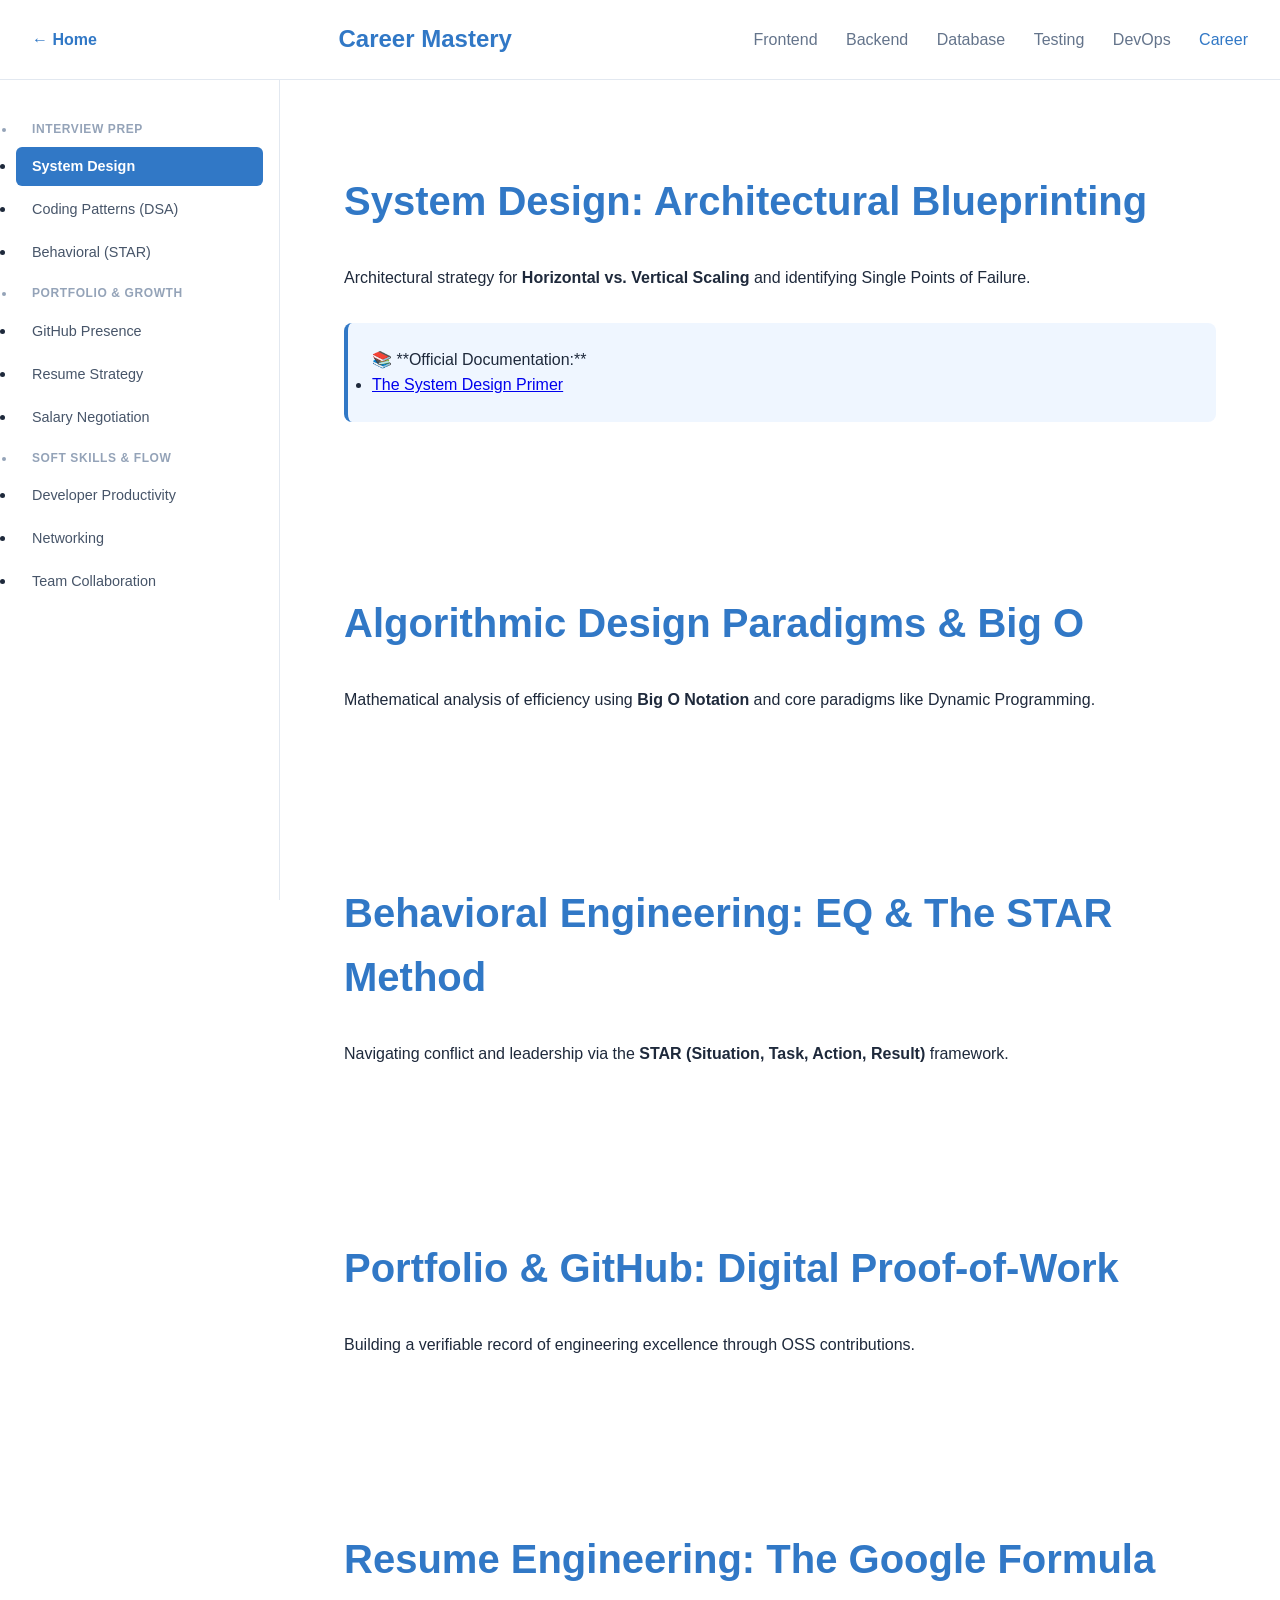
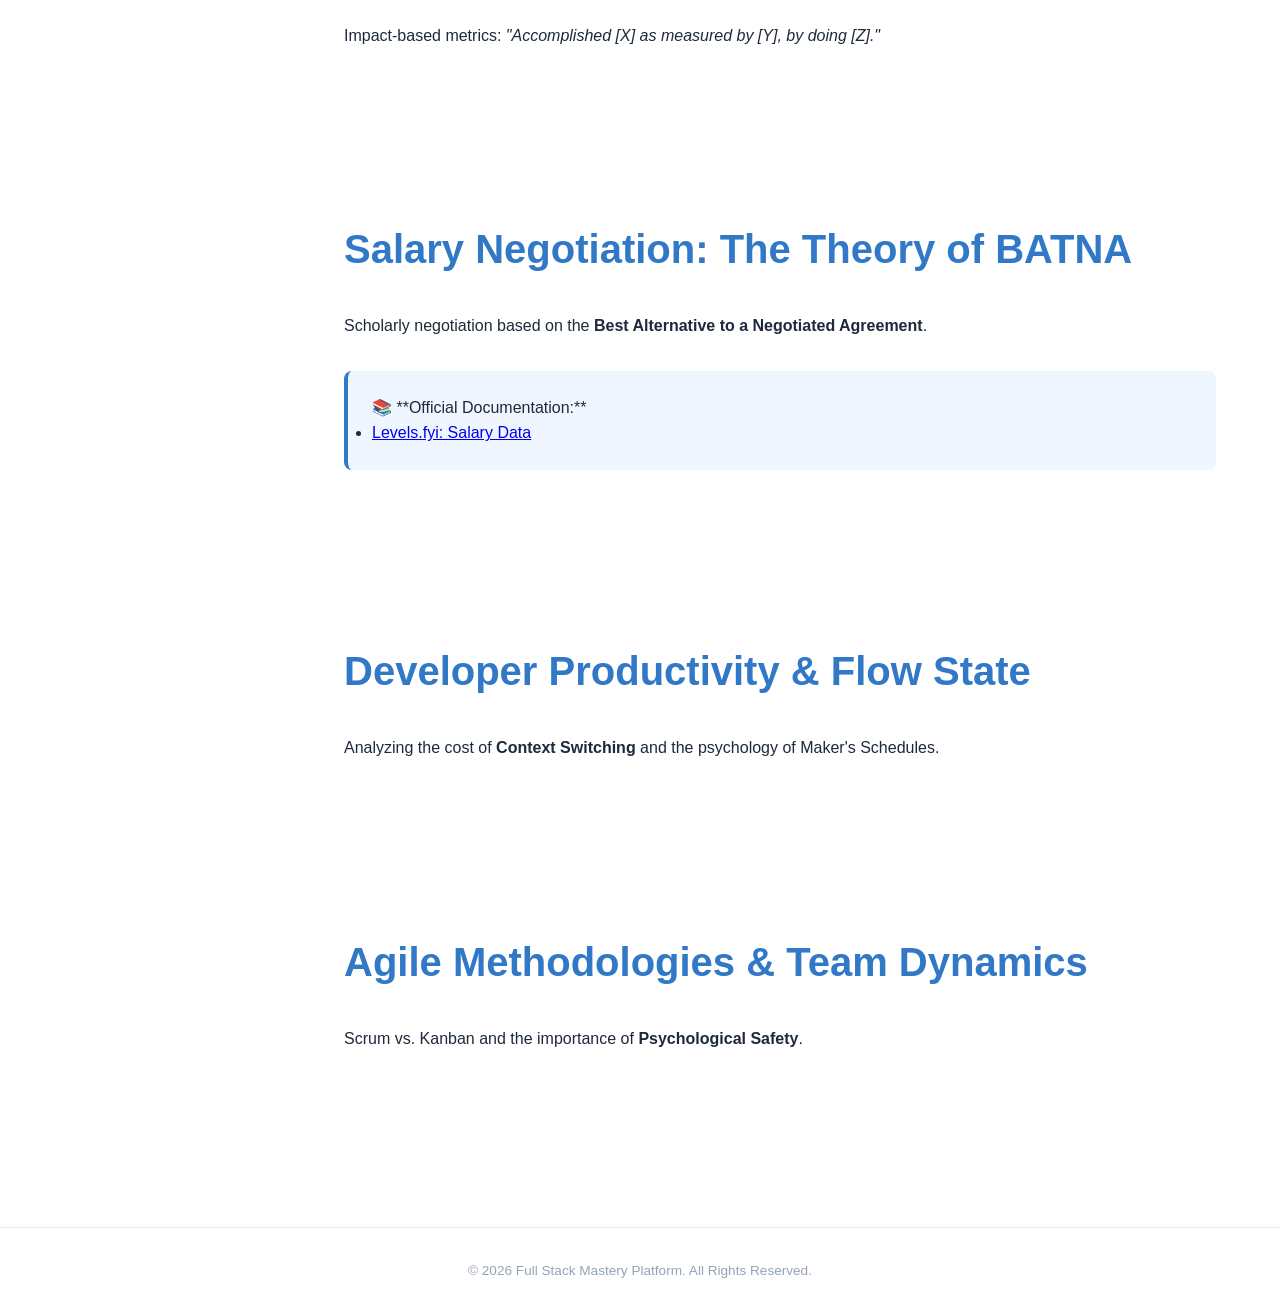
==== career.html @ b8e82d54 "Initial scholarly structure" ====
<!DOCTYPE html>
<html lang="en">
<head>
    <meta charset="UTF-8">
    <meta name="viewport" content="width=device-width, initial-scale=1.0">
    <meta http-equiv="X-UA-Compatible" content="ie=edge">
    <title>Career Mastery | Full Stack Platform</title>
    <link rel="stylesheet" href="style.css">
</head>
<body>
    <header class="main-header">
        <div class="header-container">
            <a href="index.html" class="back-link">← Home</a>
            <h1 class="site-title">Career Mastery</h1>
            <nav class="top-nav">
                <a href="frontend.html">Frontend</a>
                <a href="backend.html">Backend</a>
                <a href="database.html">Database</a>
                <a href="testing.html">Testing</a>
                <a href="devops.html">DevOps</a>
                <a href="career.html" class="active">Career</a>
            </nav>
        </div>
    </header>

    <div class="app-container">
        <nav class="sidebar" id="sidebar">
            <ul class="nav-links">
                <li class="nav-group">Interview Prep</li>
                <li><a href="#system-design" class="nav-link active">System Design</a></li>
                <li><a href="#dsa-patterns" class="nav-link">Coding Patterns (DSA)</a></li>
                <li><a href="#behavioral-star" class="nav-link">Behavioral (STAR)</a></li>
                <li class="nav-group">Portfolio & Growth</li>
                <li><a href="#github-presence" class="nav-link">GitHub Presence</a></li>
                <li><a href="#resume-strategy" class="nav-link">Resume Strategy</a></li>
                <li><a href="#salary-negotiation" class="nav-link">Salary Negotiation</a></li>
                <li class="nav-group">Soft Skills & Flow</li>
                <li><a href="#productivity-flow" class="nav-link">Developer Productivity</a></li>
                <li><a href="#networking" class="nav-link">Networking</a></li>
                <li><a href="#collaboration" class="nav-link">Team Collaboration</a></li>
            </ul>
        </nav>

        <main class="content-area" id="content">
            <!-- System Design -->
            <section id="system-design" class="lesson-section active">
                <h2>System Design: Architectural Blueprinting</h2>
                <p>Architectural strategy for <strong>Horizontal vs. Vertical Scaling</strong> and identifying Single Points of Failure.</p>
                <div class="note-box">
                    📚 **Official Documentation:**
                    <ul>
                        <li><a href="https://github.com/donnemartin/system-design-primer">The System Design Primer</a></li>
                    </ul>
                </div>
            </section>

            <!-- DSA -->
            <section id="dsa-patterns" class="lesson-section">
                <h2>Algorithmic Design Paradigms & Big O</h2>
                <p>Mathematical analysis of efficiency using <strong>Big O Notation</strong> and core paradigms like Dynamic Programming.</p>
            </section>

            <!-- Behavioral -->
            <section id="behavioral-star" class="lesson-section">
                <h2>Behavioral Engineering: EQ & The STAR Method</h2>
                <p>Navigating conflict and leadership via the <strong>STAR (Situation, Task, Action, Result)</strong> framework.</p>
            </section>

            <!-- Portfolio -->
            <section id="github-presence" class="lesson-section">
                <h2>Portfolio & GitHub: Digital Proof-of-Work</h2>
                <p>Building a verifiable record of engineering excellence through OSS contributions.</p>
            </section>

            <!-- Resume -->
            <section id="resume-strategy" class="lesson-section">
                <h2>Resume Engineering: The Google Formula</h2>
                <p>Impact-based metrics: <em>"Accomplished [X] as measured by [Y], by doing [Z]."</em></p>
            </section>

            <!-- Salary -->
            <section id="salary-negotiation" class="lesson-section">
                <h2>Salary Negotiation: The Theory of BATNA</h2>
                <p>Scholarly negotiation based on the <strong>Best Alternative to a Negotiated Agreement</strong>.</p>
                <div class="note-box">
                    📚 **Official Documentation:**
                    <ul>
                        <li><a href="https://www.levels.fyi/">Levels.fyi: Salary Data</a></li>
                    </ul>
                </div>
            </section>

            <!-- Productivity -->
            <section id="productivity-flow" class="lesson-section">
                <h2>Developer Productivity & Flow State</h2>
                <p>Analyzing the cost of <strong>Context Switching</strong> and the psychology of Maker's Schedules.</p>
            </section>

            <!-- Collaboration -->
            <section id="collaboration" class="lesson-section">
                <h2>Agile Methodologies & Team Dynamics</h2>
                <p>Scrum vs. Kanban and the importance of <strong>Psychological Safety</strong>.</p>
            </section>
        </main>
    </div>

    <footer class="main-footer">
        <p>&copy; 2026 Full Stack Mastery Platform. All Rights Reserved.</p>
    </footer>

    <script src="script.js"></script>
</body>
</html>
---- style.css ----
/* Global Styles & Variables */
:root {
    --primary-color: #3178c6;
    --secondary-color: #f1f5f9;
    --text-color: #1e293b;
    --border-color: #e2e8f0;
    --header-height: 80px;
    --sidebar-width: 280px;
    --pro-tip-color: #b45309;
    --pro-tip-bg: #fffbeb;
    --font-family: 'Segoe UI', Roboto, Helvetica, Arial, sans-serif;
    --accent-color: #0ea5e9;
}

* { box-sizing: border-box; margin: 0; padding: 0; }

body {
    font-family: var(--font-family);
    line-height: 1.6;
    color: var(--text-color);
    background-color: #fff;
}

/* Header & Top Navigation */
.main-header {
    height: var(--header-height);
    background-color: white;
    border-bottom: 1px solid var(--border-color);
    display: flex;
    align-items: center;
    position: sticky;
    top: 0;
    z-index: 1000;
}

.header-container {
    max-width: 1400px;
    margin: 0 auto;
    padding: 0 2rem;
    display: flex;
    justify-content: space-between;
    align-items: center;
    width: 100%;
}

.site-title {
    font-size: 1.5rem;
    color: var(--primary-color);
    text-decoration: none;
    font-weight: 800;
}

.top-nav a {
    text-decoration: none;
    color: #64748b;
    margin-left: 1.5rem;
    font-weight: 500;
    transition: color 0.2s;
}

.top-nav a:hover, .top-nav a.active {
    color: var(--primary-color);
}

.back-link {
    text-decoration: none;
    color: var(--primary-color);
    font-weight: 600;
    margin-right: 1.5rem;
}

/* Home Page Hero */
.home-page .hero-section {
    padding: 4rem 2rem;
    max-width: 1400px;
    margin: 0 auto;
    text-align: center;
}

.hero-content h1 {
    font-size: 3.5rem;
    margin-bottom: 1rem;
    color: var(--primary-color);
}

.hero-content p {
    font-size: 1.25rem;
    color: #64748b;
    max-width: 800px;
    margin: 0 auto 3rem;
}

/* Full Stack Map Diagram */
.stack-map-container {
    background: var(--secondary-color);
    padding: 3rem;
    border-radius: 16px;
    margin-bottom: 4rem;
}

.stack-diagram {
    display: flex;
    flex-direction: column;
    gap: 1rem;
    margin-top: 2rem;
    position: relative;
}

.diagram-layer {
    padding: 0.75rem;
    border-radius: 8px;
    font-weight: 600;
    text-align: center;
    font-size: 0.9rem;
    border: 2px dashed #94a3b8;
}

.devops-layer { background: #fee2e2; color: #b91c1c; border-color: #f87171; }
.testing-layer { background: #ecfdf5; color: #047857; border-color: #34d399; }

.diagram-flow {
    display: flex;
    justify-content: space-around;
    align-items: center;
    padding: 2rem 0;
}

.flow-node {
    background: white;
    padding: 1.5rem;
    border-radius: 12px;
    box-shadow: 0 4px 6px -1px rgba(0,0,0,0.1);
    min-width: 160px;
    border: 2px solid var(--border-color);
}

.node-label { display: block; font-weight: 700; color: var(--primary-color); }
.node-tech { font-size: 0.8rem; color: #64748b; }

.flow-arrow { font-size: 1.5rem; color: #94a3b8; }

/* Domain Grid Cards */
.domain-grid {
    display: grid;
    grid-template-columns: repeat(auto-fit, minmax(300px, 1fr));
    gap: 2rem;
}

.domain-card {
    text-decoration: none;
    color: inherit;
    background: white;
    padding: 2rem;
    border-radius: 12px;
    border: 1px solid var(--border-color);
    transition: transform 0.3s, box-shadow 0.3s;
}

.domain-card:hover {
    transform: translateY(-5px);
    box-shadow: 0 10px 15px -3px rgba(0,0,0,0.1);
    border-color: var(--primary-color);
}

.card-icon { font-size: 2.5rem; margin-bottom: 1rem; }
.domain-card h3 { margin-bottom: 0.5rem; color: var(--primary-color); }
.domain-card p { font-size: 0.95rem; color: #64748b; }

/* Lesson Page Layout (App Layout) */
.app-container {
    display: flex;
    max-width: 1400px;
    margin: 0 auto;
    min-height: calc(100vh - var(--header-height) - 60px);
}

.sidebar {
    width: var(--sidebar-width);
    background: white;
    border-right: 1px solid var(--border-color);
    padding: 2rem 1rem;
    height: calc(100vh - var(--header-height));
    position: sticky;
    top: var(--header-height);
    overflow-y: auto;
}

.nav-group {
    padding: 0.5rem 1rem;
    font-size: 0.75rem;
    text-transform: uppercase;
    color: #94a3b8;
    letter-spacing: 0.05em;
    font-weight: 700;
}

.nav-link {
    display: block;
    padding: 0.5rem 1rem;
    text-decoration: none;
    color: #475569;
    border-radius: 6px;
    margin-bottom: 0.25rem;
    transition: all 0.2s;
    font-size: 0.9rem;
}

.nav-link:hover { background: var(--secondary-color); }
.nav-link.active {
    background: var(--primary-color);
    color: white;
    font-weight: 600;
}

/* Content & Lesson Styling */
.content-area {
    flex: 1;
    padding: 3rem 4rem;
    max-width: 1000px;
    position: relative;
}

/* Scrollspy Support: All sections visible in scholarly mode */
.lesson-section { 
    display: block; 
    margin-bottom: 8rem;
    padding-top: 2rem;
    border-top: 1px solid transparent;
}

.lesson-section h2 { 
    position: sticky;
    top: calc(var(--header-height) + 10px);
    background: white;
    padding: 0.5rem 0;
    z-index: 10;
}

/* Reading Progress Bar */
.progress-container {
    position: fixed;
    top: var(--header-height);
    left: 0;
    width: 100%;
    height: 4px;
    background: transparent;
    z-index: 1001;
}

.progress-bar {
    height: 100%;
    background: var(--accent-color);
    width: 0%;
    transition: width 0.1s;
}

/* Global Search Styling */
.search-container {
    position: relative;
    width: 400px;
    margin: 0 2rem;
}

#global-search {
    width: 100%;
    padding: 0.6rem 1rem;
    border-radius: 9999px;
    border: 1px solid var(--border-color);
    background: var(--secondary-color);
    font-size: 0.9rem;
    outline: none;
    transition: all 0.2s;
}

#global-search:focus {
    background: white;
    border-color: var(--primary-color);
    box-shadow: 0 0 0 3px rgba(49, 120, 198, 0.1);
}

.search-results-dropdown {
    position: absolute;
    top: 100%;
    left: 0;
    right: 0;
    background: white;
    border-radius: 8px;
    box-shadow: 0 10px 15px -3px rgba(0,0,0,0.1);
    margin-top: 0.5rem;
    max-height: 400px;
    overflow-y: auto;
    z-index: 1100;
    display: none;
}

.search-result-item {
    padding: 1rem;
    border-bottom: 1px solid var(--border-color);
    cursor: pointer;
    text-decoration: none;
    display: block;
    color: inherit;
}

.search-result-item:hover { background: var(--secondary-color); }
.search-result-item .result-title { font-weight: 700; color: var(--primary-color); display: block; }
.search-result-item .result-snippet { font-size: 0.8rem; color: #64748b; }

/* Scholarly Tooltips */
.term-tooltip {
    border-bottom: 1px dashed var(--primary-color);
    cursor: help;
    position: relative;
    display: inline-block;
}

/* Learning Path Viz */
.learning-path-viz {
    display: flex;
    justify-content: center;
    align-items: center;
    gap: 1.5rem;
    padding: 2rem 0;
}

.path-node {
    background: white;
    padding: 1.5rem;
    border-radius: 12px;
    border: 2px solid var(--border-color);
    width: 220px;
    text-align: center;
    transition: all 0.3s;
}

.path-node:hover { border-color: var(--primary-color); transform: translateY(-3px); }
.node-title { display: block; font-weight: 800; color: var(--primary-color); margin-bottom: 0.5rem; }
.node-desc { font-size: 0.75rem; color: #64748b; line-height: 1.2; }
.path-arrow { color: #94a3b8; font-weight: 900; }

.pedagogy-section {
    max-width: 800px;
    margin: 0 auto 4rem;
    text-align: center;
}

.pedagogy-section h2 { font-size: 2rem; margin-bottom: 1rem; }
.pedagogy-section p { color: #475569; font-style: italic; }

@keyframes fadeIn { from { opacity: 0; } to { opacity: 1; } }

h2 { font-size: 2.5rem; margin-bottom: 1.5rem; color: var(--primary-color); }
h3 { margin: 2rem 0 1rem; font-size: 1.5rem; }

.pro-tip-box, .note-box {
    padding: 1.5rem;
    border-radius: 8px;
    margin: 2rem 0;
    border-left: 4px solid;
}

.pro-tip-box { background: var(--pro-tip-bg); border-color: var(--pro-tip-color); }
.note-box { background: #eff6ff; border-color: var(--primary-color); }

.code-block {
    background: #1e293b;
    color: #f8fafc;
    padding: 1.5rem;
    border-radius: 8px;
    margin: 1.5rem 0;
    overflow-x: auto;
    font-family: 'Consolas', monospace;
}

/* Syntax Highlighting */
.keyword { color: #f472b6; }
.type { color: #60a5fa; }
.literal { color: #fbbf24; }
.string { color: #34d399; }
.function { color: #a78bfa; }

/* Table Styling */
table {
    width: 100%;
    border-collapse: collapse;
    margin: 1.5rem 0;
}

th, td {
    padding: 0.75rem 1rem;
    border: 1px solid var(--border-color);
    text-align: left;
}

th { background: var(--secondary-color); }

/* Footer */
.main-footer {
    padding: 2rem;
    text-align: center;
    border-top: 1px solid var(--border-color);
    font-size: 0.85rem;
    color: #94a3b8;
}

/* Responsive */
@media (max-width: 768px) {
    .top-nav { display: none; }
    .hero-content h1 { font-size: 2.5rem; }
    .diagram-flow { flex-direction: column; gap: 1rem; }
    .flow-arrow { transform: rotate(90deg); }
    .app-container { flex-direction: column; }
    .sidebar { width: 100%; height: auto; position: relative; top: 0; border-right: none; border-bottom: 1px solid var(--border-color); }
    .content-area { padding: 2rem; }
}
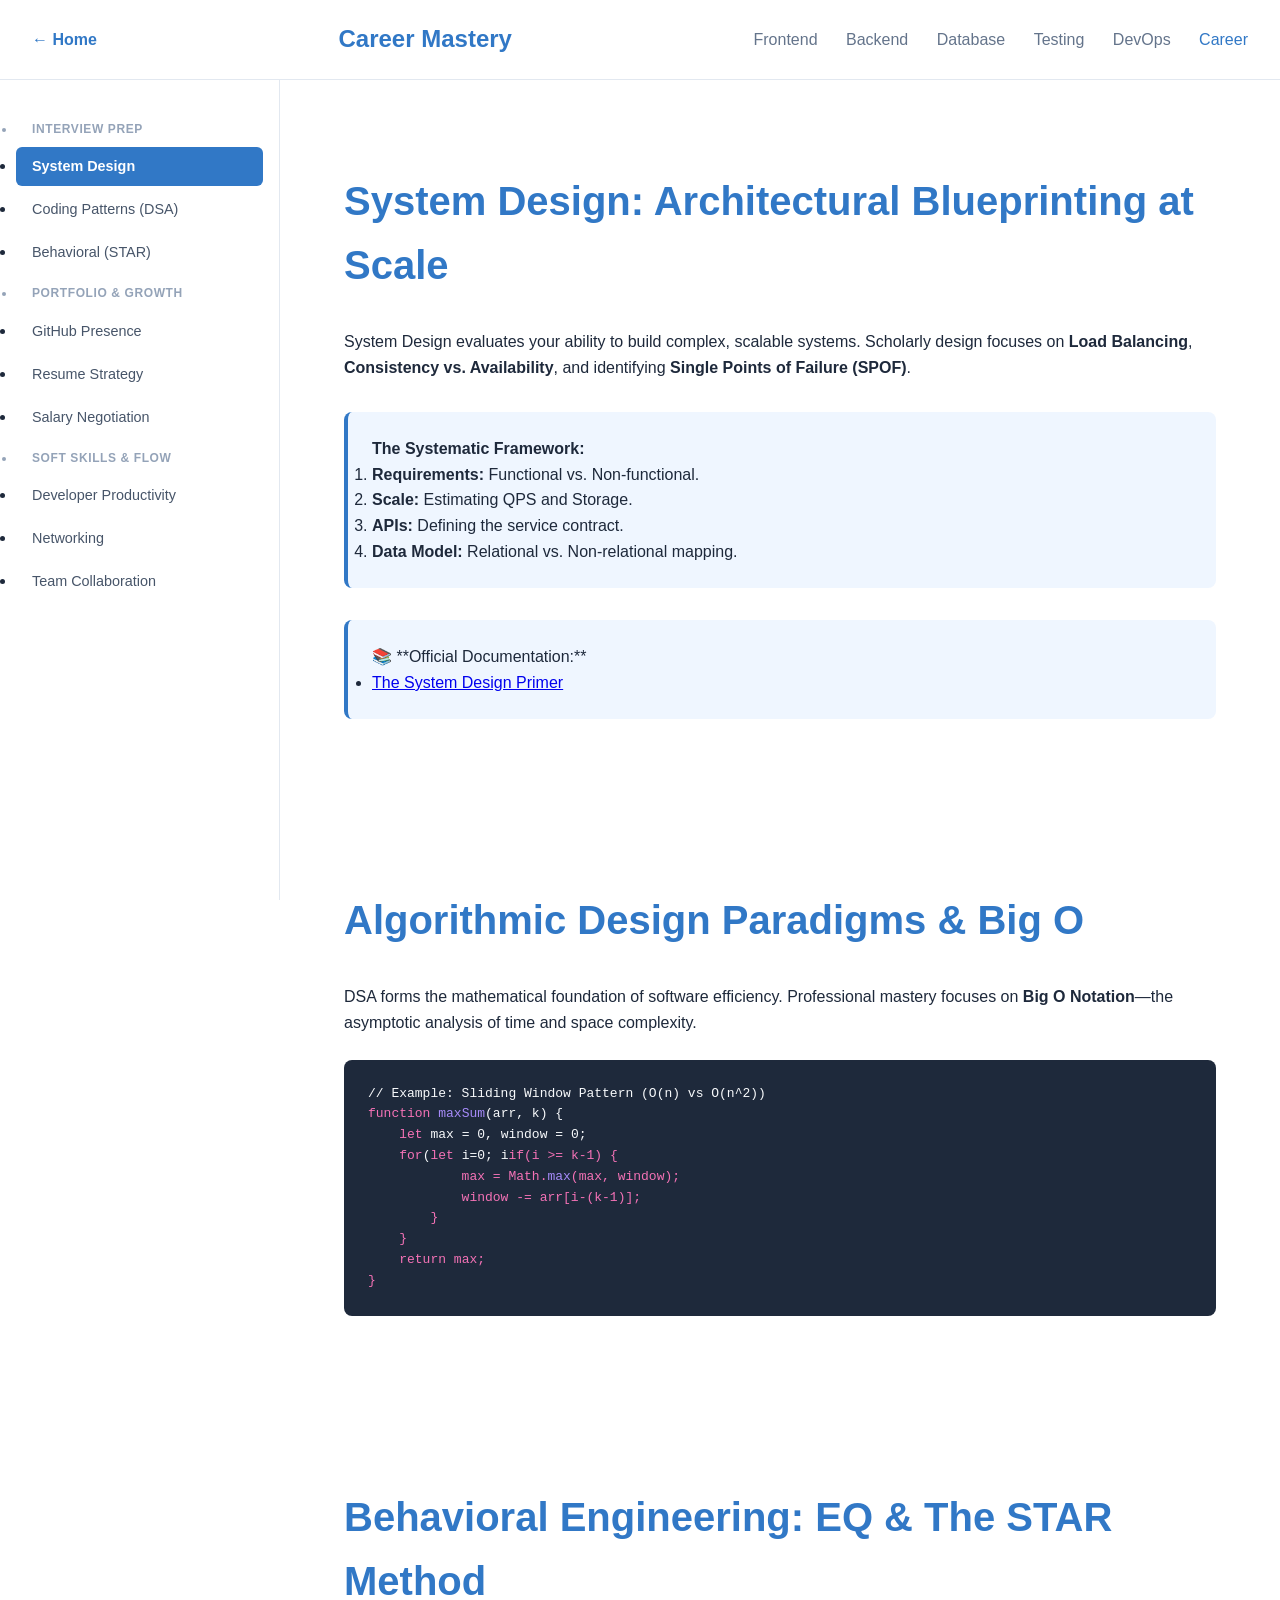
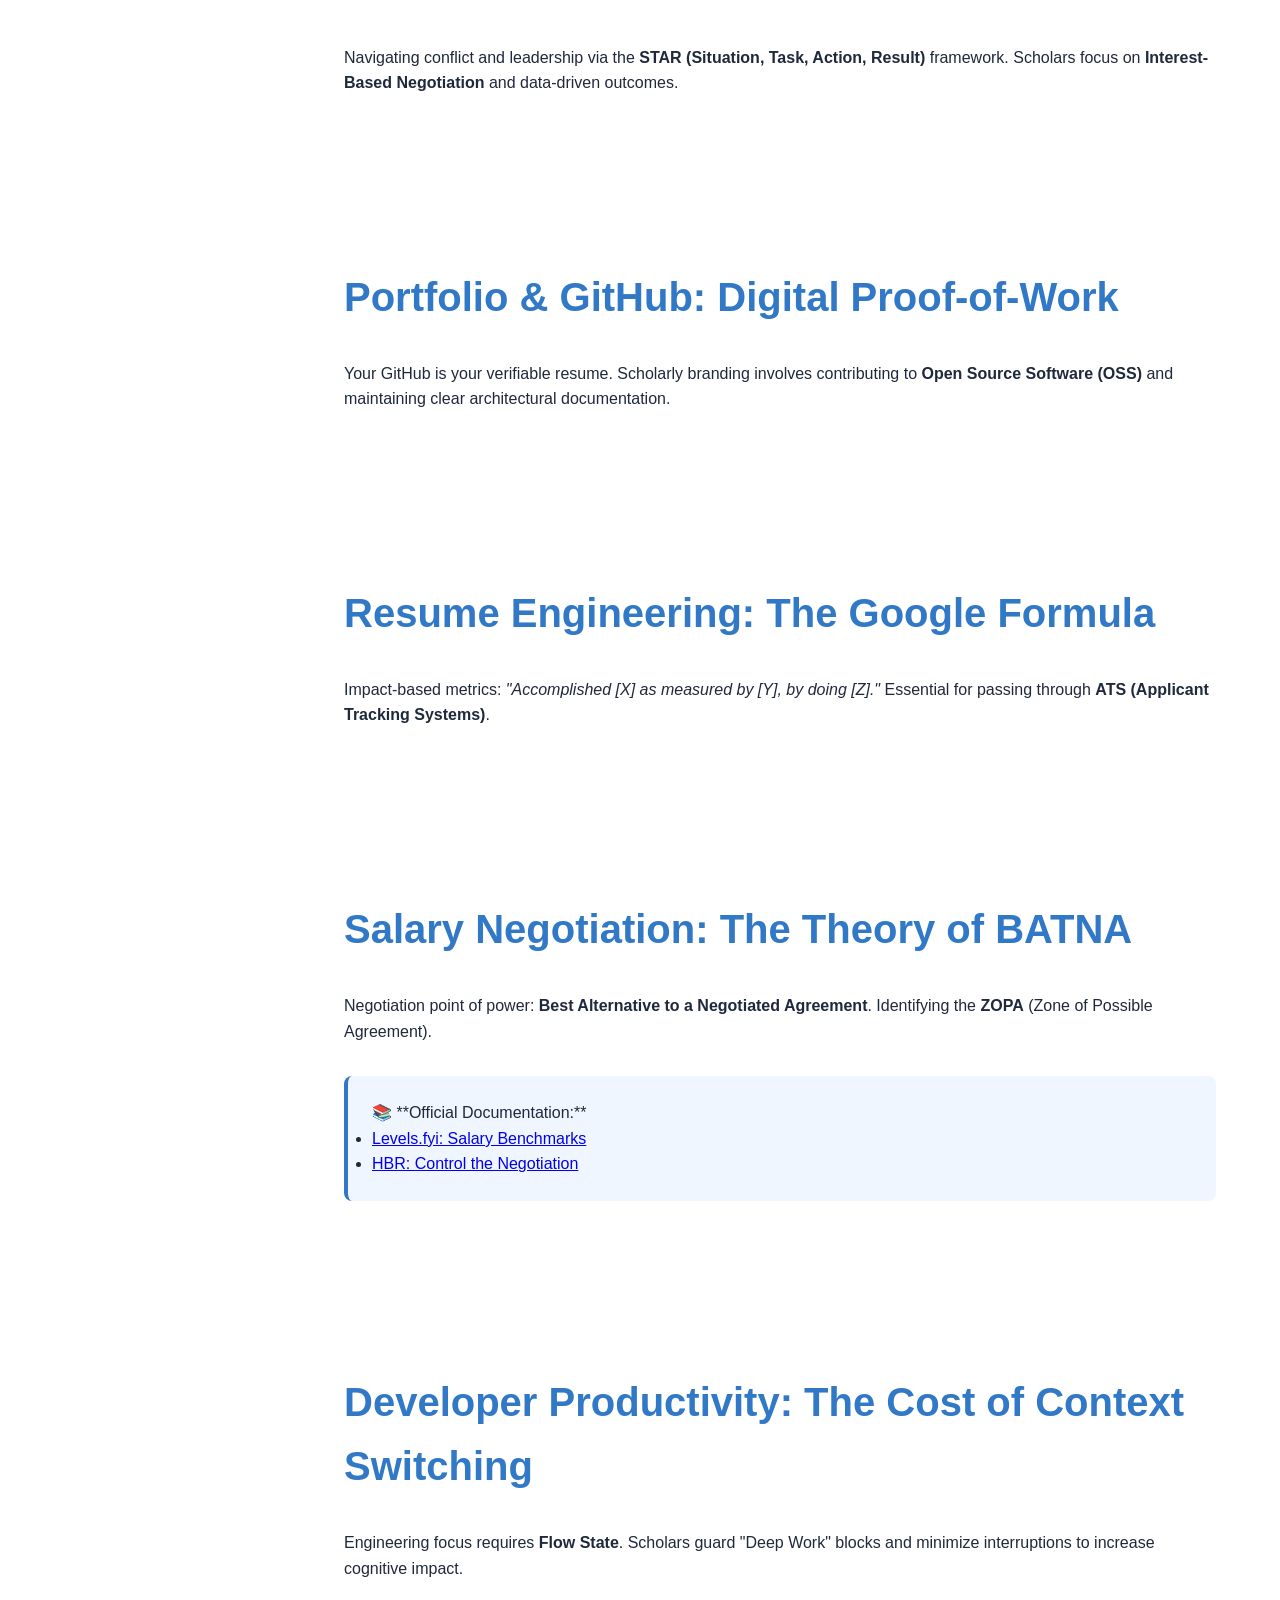
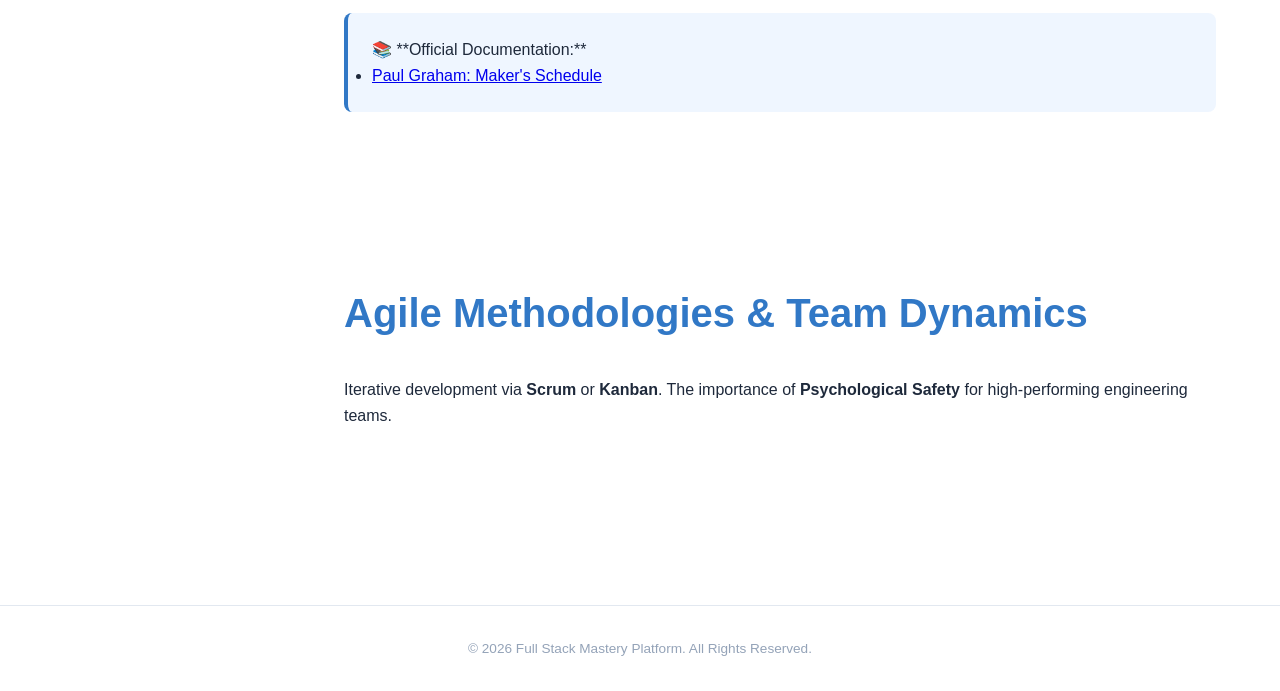
==== commit 29225a96: "Frontend Mastery: Complete scholarly expansion of all 21 chapters" ====
--- a/career.html
+++ b/career.html
@@ -42,10 +42,21 @@
         </nav>
 
         <main class="content-area" id="content">
-            <!-- System Design -->
+            <!-- 1. System Design -->
             <section id="system-design" class="lesson-section active">
-                <h2>System Design: Architectural Blueprinting</h2>
-                <p>Architectural strategy for <strong>Horizontal vs. Vertical Scaling</strong> and identifying Single Points of Failure.</p>
+                <h2>System Design: Architectural Blueprinting at Scale</h2>
+                <p>System Design evaluates your ability to build complex, scalable systems. Scholarly design focuses on <strong>Load Balancing</strong>, <strong>Consistency vs. Availability</strong>, and identifying <strong>Single Points of Failure (SPOF)</strong>.</p>
+                
+                <div class="note-box">
+                    <strong>The Systematic Framework:</strong>
+                    <ol>
+                        <li><strong>Requirements:</strong> Functional vs. Non-functional.</li>
+                        <li><strong>Scale:</strong> Estimating QPS and Storage.</li>
+                        <li><strong>APIs:</strong> Defining the service contract.</li>
+                        <li><strong>Data Model:</strong> Relational vs. Non-relational mapping.</li>
+                    </ol>
+                </div>
+
                 <div class="note-box">
                     📚 **Official Documentation:**
                     <ul>
@@ -54,52 +65,76 @@
                 </div>
             </section>
 
-            <!-- DSA -->
+            <!-- 2. DSA Patterns -->
             <section id="dsa-patterns" class="lesson-section">
                 <h2>Algorithmic Design Paradigms & Big O</h2>
-                <p>Mathematical analysis of efficiency using <strong>Big O Notation</strong> and core paradigms like Dynamic Programming.</p>
+                <p>DSA forms the mathematical foundation of software efficiency. Professional mastery focuses on <strong>Big O Notation</strong>—the asymptotic analysis of time and space complexity.</p>
+                
+                <div class="code-block">
+                    <pre><code><span class="comment">// Example: Sliding Window Pattern (O(n) vs O(n^2))</span>
+<span class="keyword">function</span> <span class="function">maxSum</span>(arr, k) {
+    <span class="keyword">let</span> max = <span class="number">0</span>, window = <span class="number">0</span>;
+    <span class="keyword">for</span>(<span class="keyword">let</span> i=<span class="number">0</span>; i<arr.length; i++) {
+        window += arr[i];
+        <span class="keyword">if</span>(i >= k-<span class="number">1</span>) {
+            max = Math.<span class="function">max</span>(max, window);
+            window -= arr[i-(k-<span class="number">1</span>)];
+        }
+    }
+    <span class="keyword">return</span> max;
+}</code></pre>
+                </div>
             </section>
 
-            <!-- Behavioral -->
+            <!-- 3. Behavioral -->
             <section id="behavioral-star" class="lesson-section">
                 <h2>Behavioral Engineering: EQ & The STAR Method</h2>
-                <p>Navigating conflict and leadership via the <strong>STAR (Situation, Task, Action, Result)</strong> framework.</p>
+                <p>Navigating conflict and leadership via the <strong>STAR (Situation, Task, Action, Result)</strong> framework. Scholars focus on <strong>Interest-Based Negotiation</strong> and data-driven outcomes.</p>
             </section>
 
-            <!-- Portfolio -->
+            <!-- 4. Portfolio -->
             <section id="github-presence" class="lesson-section">
                 <h2>Portfolio & GitHub: Digital Proof-of-Work</h2>
-                <p>Building a verifiable record of engineering excellence through OSS contributions.</p>
+                <p>Your GitHub is your verifiable resume. Scholarly branding involves contributing to <strong>Open Source Software (OSS)</strong> and maintaining clear architectural documentation.</p>
             </section>
 
-            <!-- Resume -->
+            <!-- 5. Resume -->
             <section id="resume-strategy" class="lesson-section">
                 <h2>Resume Engineering: The Google Formula</h2>
-                <p>Impact-based metrics: <em>"Accomplished [X] as measured by [Y], by doing [Z]."</em></p>
+                <p>Impact-based metrics: <em>"Accomplished [X] as measured by [Y], by doing [Z]."</em> Essential for passing through <strong>ATS (Applicant Tracking Systems)</strong>.</p>
             </section>
 
-            <!-- Salary -->
+            <!-- 6. Salary Negotiation -->
             <section id="salary-negotiation" class="lesson-section">
                 <h2>Salary Negotiation: The Theory of BATNA</h2>
-                <p>Scholarly negotiation based on the <strong>Best Alternative to a Negotiated Agreement</strong>.</p>
+                <p>Negotiation point of power: <strong>Best Alternative to a Negotiated Agreement</strong>. Identifying the <strong>ZOPA</strong> (Zone of Possible Agreement).</p>
+                
                 <div class="note-box">
                     📚 **Official Documentation:**
                     <ul>
-                        <li><a href="https://www.levels.fyi/">Levels.fyi: Salary Data</a></li>
+                        <li><a href="https://www.levels.fyi/">Levels.fyi: Salary Benchmarks</a></li>
+                        <li><a href="https://hbr.org/2014/12/control-the-negotiation-before-it-begins">HBR: Control the Negotiation</a></li>
                     </ul>
                 </div>
             </section>
 
-            <!-- Productivity -->
+            <!-- 7. Productivity -->
             <section id="productivity-flow" class="lesson-section">
-                <h2>Developer Productivity & Flow State</h2>
-                <p>Analyzing the cost of <strong>Context Switching</strong> and the psychology of Maker's Schedules.</p>
+                <h2>Developer Productivity: The Cost of Context Switching</h2>
+                <p>Engineering focus requires <strong>Flow State</strong>. Scholars guard "Deep Work" blocks and minimize interruptions to increase cognitive impact.</p>
+                
+                <div class="note-box">
+                    📚 **Official Documentation:**
+                    <ul>
+                        <li><a href="http://www.paulgraham.com/makersschedule.html">Paul Graham: Maker's Schedule</a></li>
+                    </ul>
+                </div>
             </section>
 
-            <!-- Collaboration -->
+            <!-- 8. Collaboration -->
             <section id="collaboration" class="lesson-section">
                 <h2>Agile Methodologies & Team Dynamics</h2>
-                <p>Scrum vs. Kanban and the importance of <strong>Psychological Safety</strong>.</p>
+                <p>Iterative development via <strong>Scrum</strong> or <strong>Kanban</strong>. The importance of <strong>Psychological Safety</strong> for high-performing engineering teams.</p>
             </section>
         </main>
     </div>
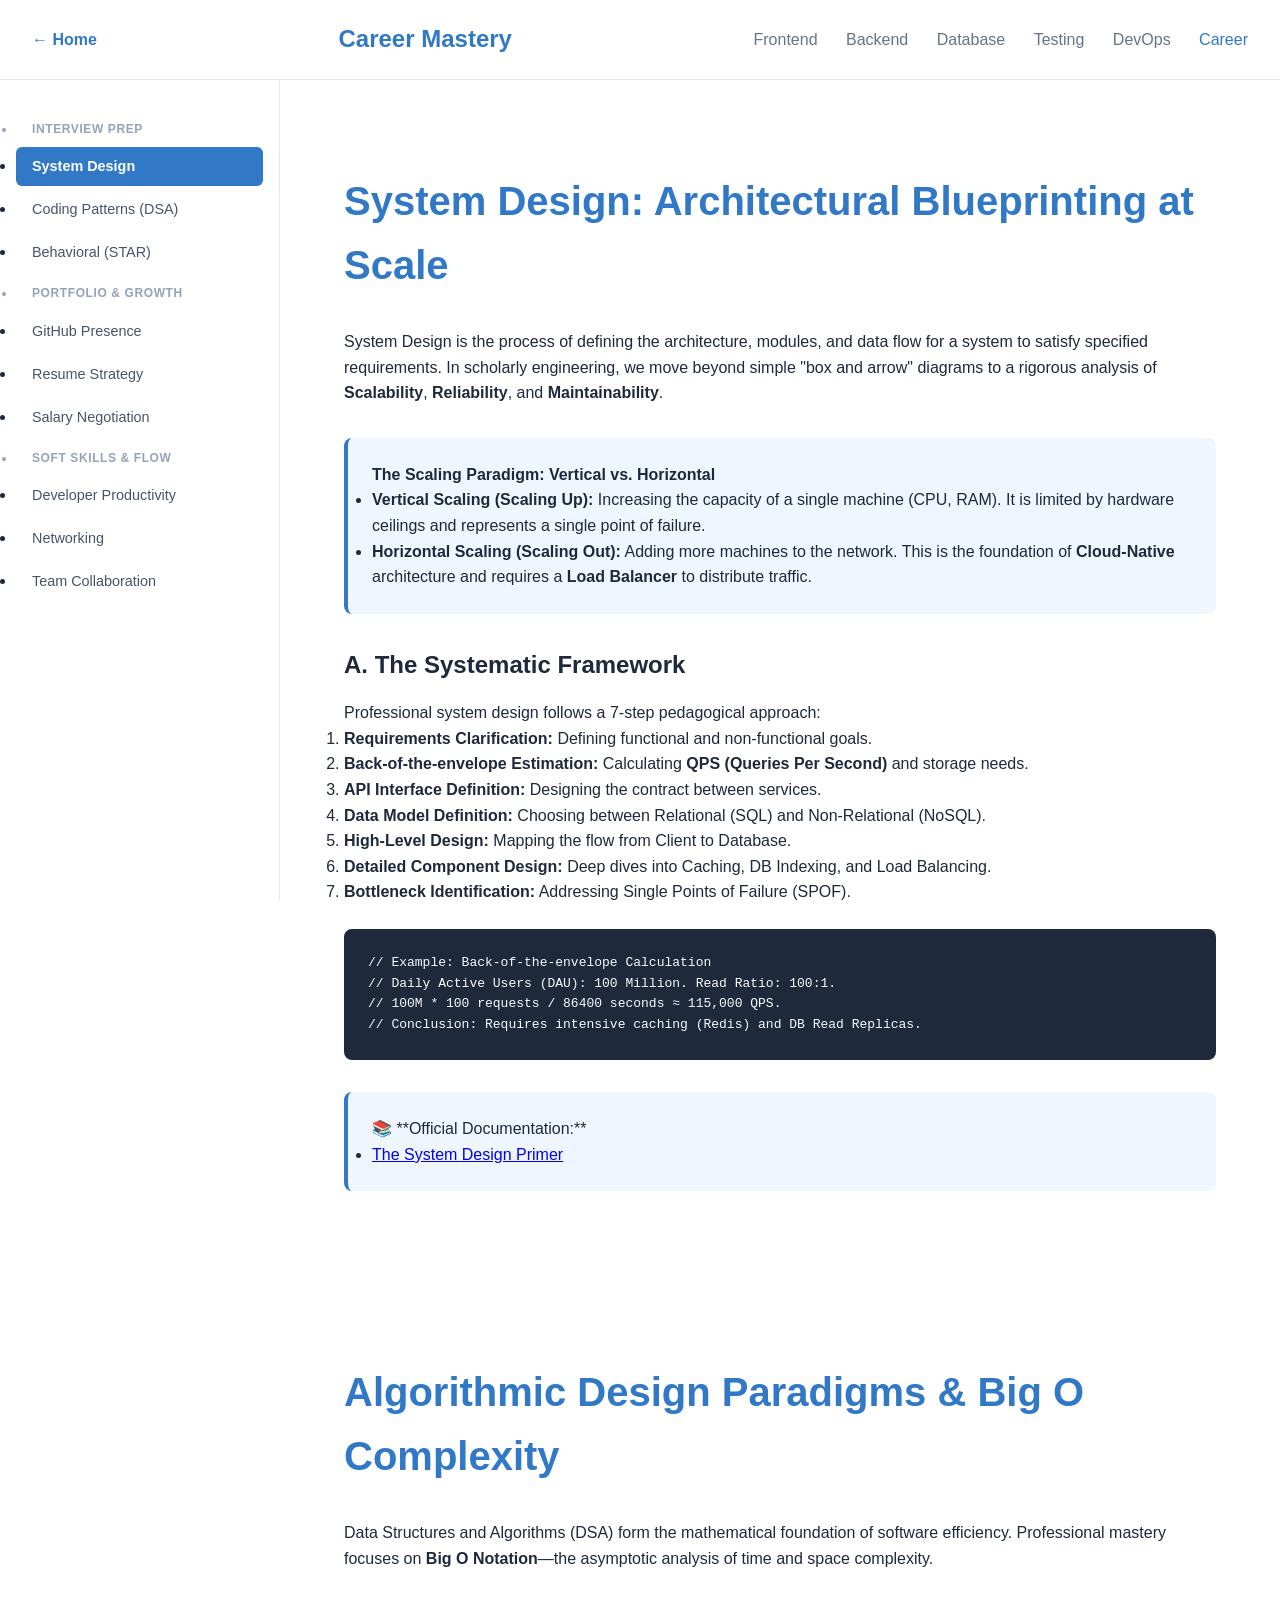
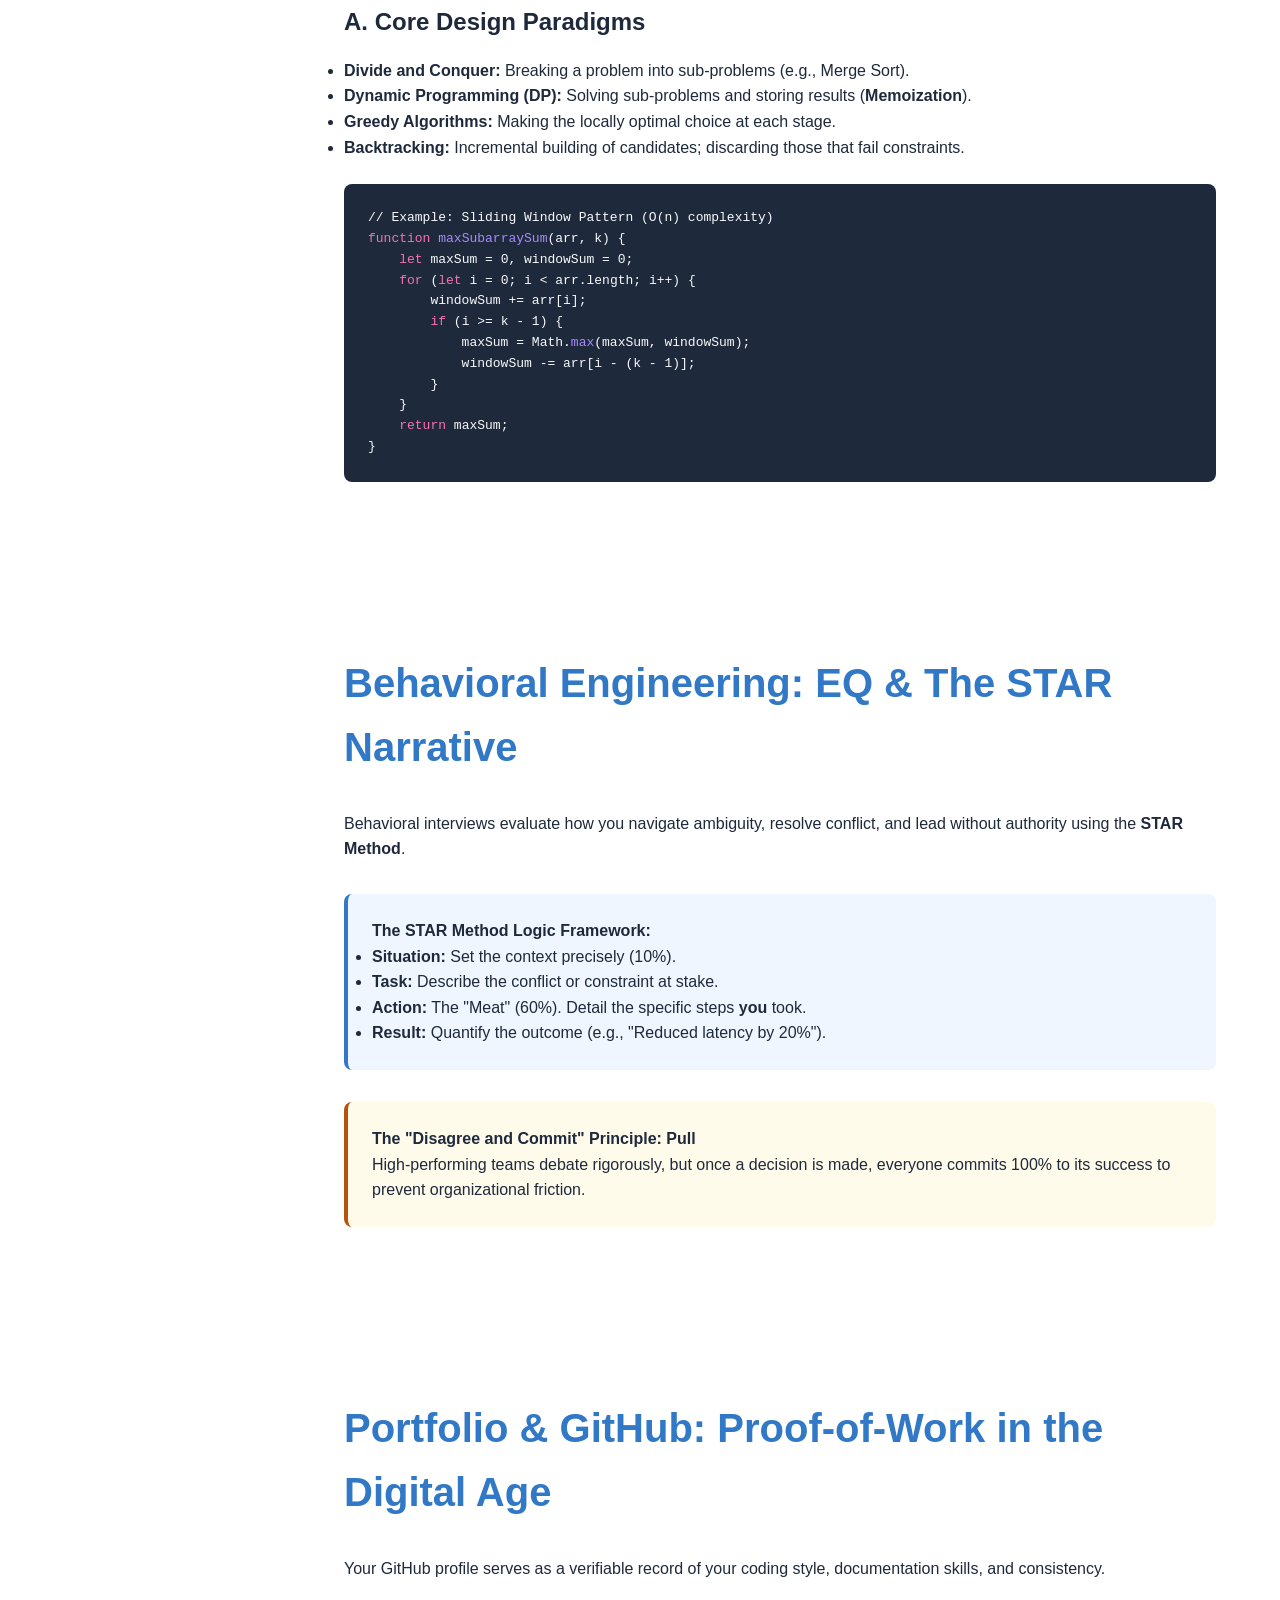
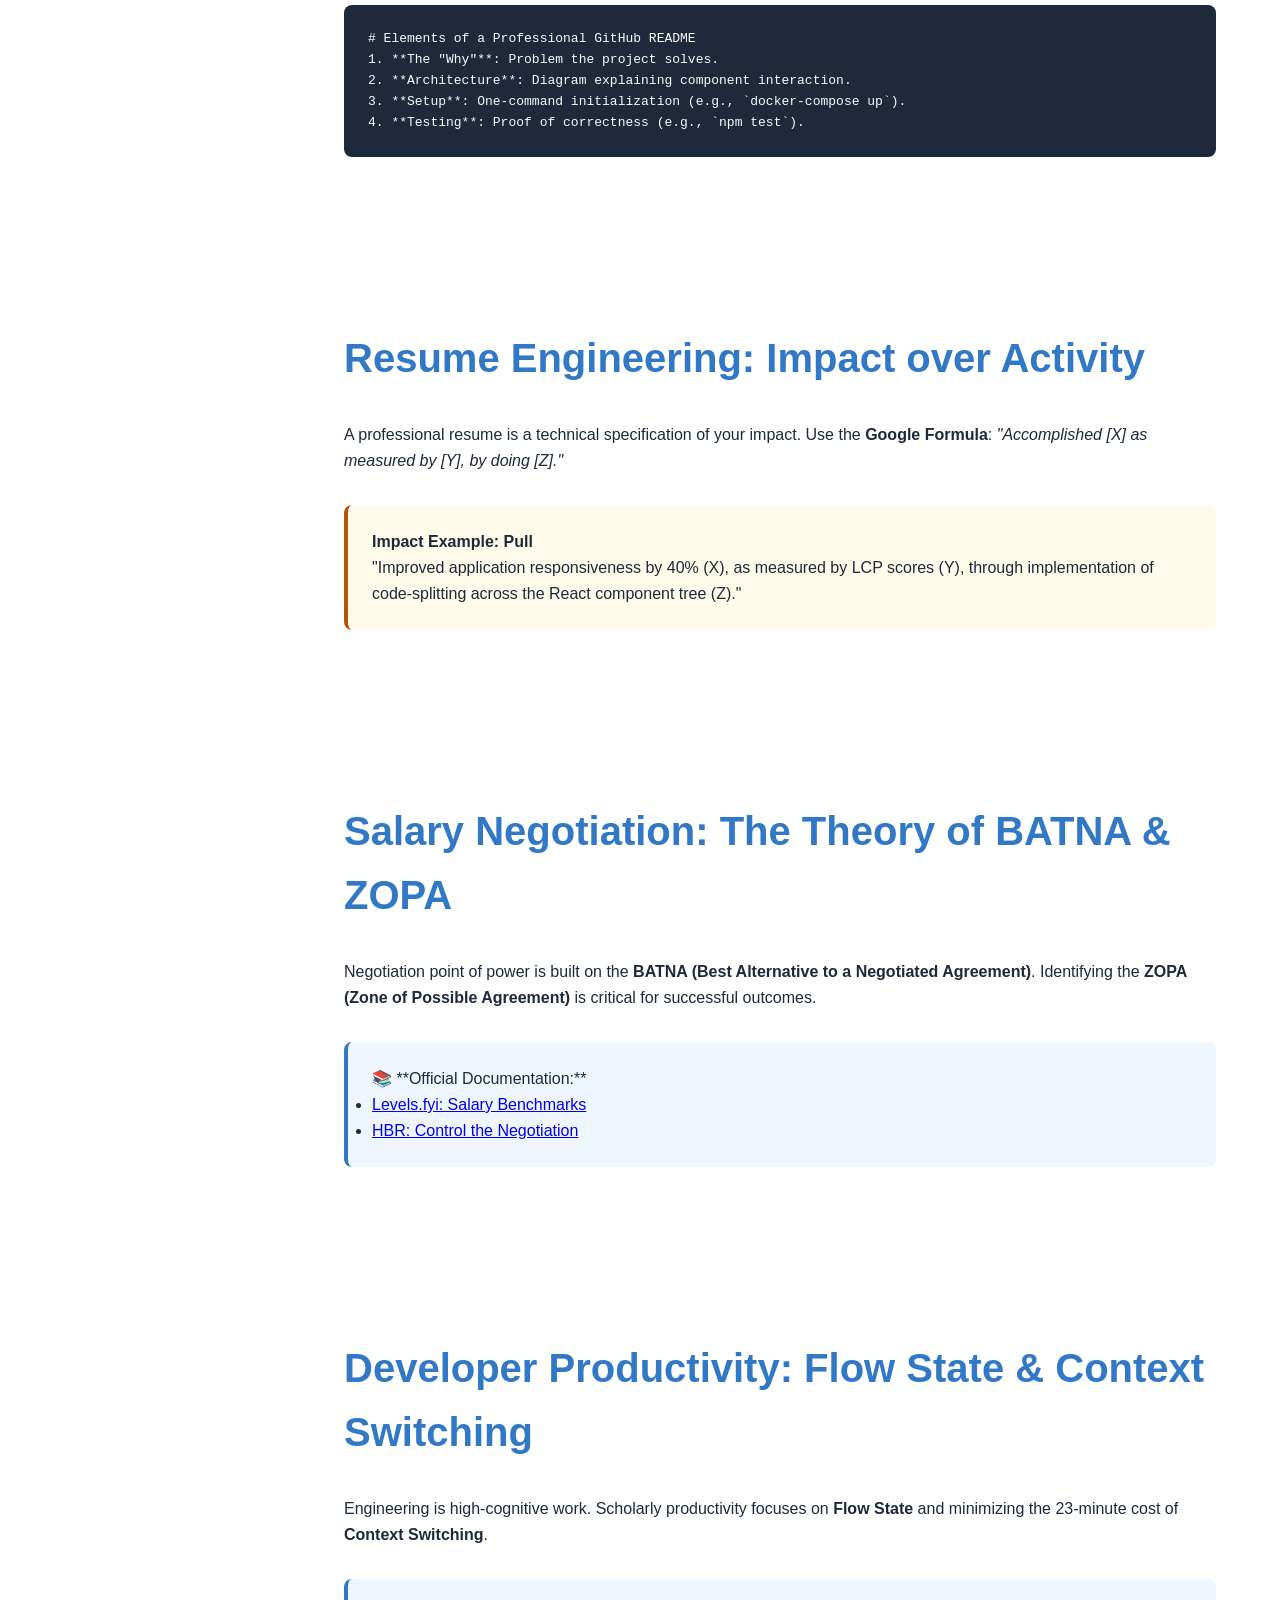
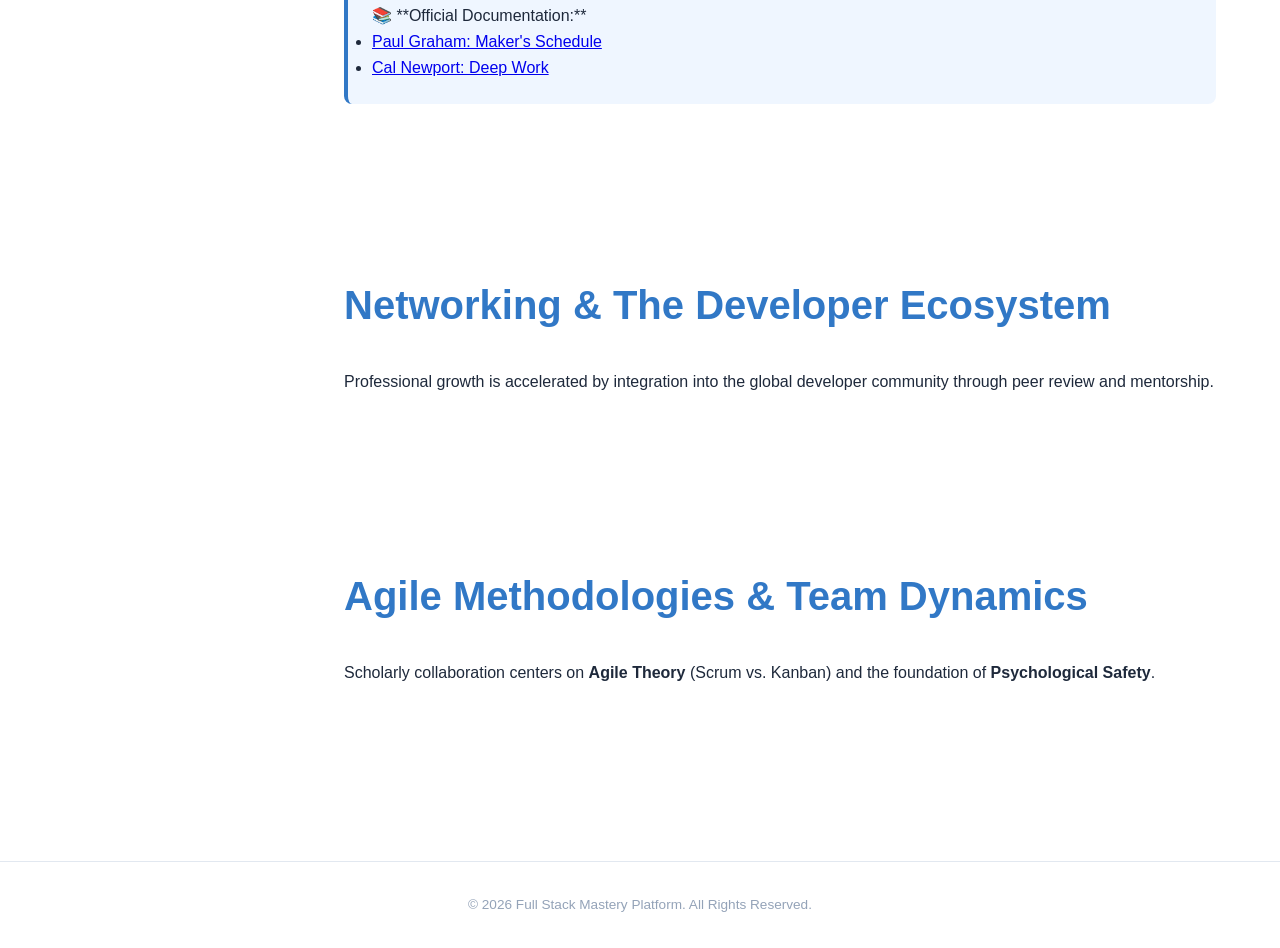
==== commit f260b6fa: "Career Mastery: Restore scholarly depth and add Salary Negotiation & Productivity masterclasses. Pro" ====
--- a/career.html
+++ b/career.html
@@ -45,16 +45,33 @@
             <!-- 1. System Design -->
             <section id="system-design" class="lesson-section active">
                 <h2>System Design: Architectural Blueprinting at Scale</h2>
-                <p>System Design evaluates your ability to build complex, scalable systems. Scholarly design focuses on <strong>Load Balancing</strong>, <strong>Consistency vs. Availability</strong>, and identifying <strong>Single Points of Failure (SPOF)</strong>.</p>
-                
-                <div class="note-box">
-                    <strong>The Systematic Framework:</strong>
-                    <ol>
-                        <li><strong>Requirements:</strong> Functional vs. Non-functional.</li>
-                        <li><strong>Scale:</strong> Estimating QPS and Storage.</li>
-                        <li><strong>APIs:</strong> Defining the service contract.</li>
-                        <li><strong>Data Model:</strong> Relational vs. Non-relational mapping.</li>
-                    </ol>
+                <p>System Design is the process of defining the architecture, modules, and data flow for a system to satisfy specified requirements. In scholarly engineering, we move beyond simple "box and arrow" diagrams to a rigorous analysis of <strong>Scalability</strong>, <strong>Reliability</strong>, and <strong>Maintainability</strong>.</p>
+                
+                <div class="note-box">
+                    <strong>The Scaling Paradigm: Vertical vs. Horizontal</strong>
+                    <ul>
+                        <li><strong>Vertical Scaling (Scaling Up):</strong> Increasing the capacity of a single machine (CPU, RAM). It is limited by hardware ceilings and represents a single point of failure.</li>
+                        <li><strong>Horizontal Scaling (Scaling Out):</strong> Adding more machines to the network. This is the foundation of <strong>Cloud-Native</strong> architecture and requires a <strong>Load Balancer</strong> to distribute traffic.</li>
+                    </ul>
+                </div>
+
+                <h3>A. The Systematic Framework</h3>
+                <p>Professional system design follows a 7-step pedagogical approach:</p>
+                <ol>
+                    <li><strong>Requirements Clarification:</strong> Defining functional and non-functional goals.</li>
+                    <li><strong>Back-of-the-envelope Estimation:</strong> Calculating <strong>QPS (Queries Per Second)</strong> and storage needs.</li>
+                    <li><strong>API Interface Definition:</strong> Designing the contract between services.</li>
+                    <li><strong>Data Model Definition:</strong> Choosing between Relational (SQL) and Non-Relational (NoSQL).</li>
+                    <li><strong>High-Level Design:</strong> Mapping the flow from Client to Database.</li>
+                    <li><strong>Detailed Component Design:</strong> Deep dives into Caching, DB Indexing, and Load Balancing.</li>
+                    <li><strong>Bottleneck Identification:</strong> Addressing Single Points of Failure (SPOF).</li>
+                </ol>
+
+                <div class="code-block">
+                    <pre><code><span class="comment">// Example: Back-of-the-envelope Calculation</span>
+<span class="comment">// Daily Active Users (DAU): 100 Million. Read Ratio: 100:1.</span>
+<span class="comment">// 100M * 100 requests / 86400 seconds ≈ 115,000 QPS.</span>
+<span class="comment">// Conclusion: Requires intensive caching (Redis) and DB Read Replicas.</span></code></pre>
                 </div>
 
                 <div class="note-box">
@@ -67,48 +84,84 @@
 
             <!-- 2. DSA Patterns -->
             <section id="dsa-patterns" class="lesson-section">
-                <h2>Algorithmic Design Paradigms & Big O</h2>
-                <p>DSA forms the mathematical foundation of software efficiency. Professional mastery focuses on <strong>Big O Notation</strong>—the asymptotic analysis of time and space complexity.</p>
-                
+                <h2>Algorithmic Design Paradigms & Big O Complexity</h2>
+                <p>Data Structures and Algorithms (DSA) form the mathematical foundation of software efficiency. Professional mastery focuses on <strong>Big O Notation</strong>—the asymptotic analysis of time and space complexity.</p>
+                
+                <h3>A. Core Design Paradigms</h3>
+                <ul>
+                    <li><strong>Divide and Conquer:</strong> Breaking a problem into sub-problems (e.g., Merge Sort).</li>
+                    <li><strong>Dynamic Programming (DP):</strong> Solving sub-problems and storing results (<strong>Memoization</strong>).</li>
+                    <li><strong>Greedy Algorithms:</strong> Making the locally optimal choice at each stage.</li>
+                    <li><strong>Backtracking:</strong> Incremental building of candidates; discarding those that fail constraints.</li>
+                </ul>
+
                 <div class="code-block">
-                    <pre><code><span class="comment">// Example: Sliding Window Pattern (O(n) vs O(n^2))</span>
-<span class="keyword">function</span> <span class="function">maxSum</span>(arr, k) {
-    <span class="keyword">let</span> max = <span class="number">0</span>, window = <span class="number">0</span>;
-    <span class="keyword">for</span>(<span class="keyword">let</span> i=<span class="number">0</span>; i<arr.length; i++) {
-        window += arr[i];
-        <span class="keyword">if</span>(i >= k-<span class="number">1</span>) {
-            max = Math.<span class="function">max</span>(max, window);
-            window -= arr[i-(k-<span class="number">1</span>)];
+                    <pre><code><span class="comment">// Example: Sliding Window Pattern (O(n) complexity)</span>
+<span class="keyword">function</span> <span class="function">maxSubarraySum</span>(arr, k) {
+    <span class="keyword">let</span> maxSum = <span class="number">0</span>, windowSum = <span class="number">0</span>;
+    <span class="keyword">for</span> (<span class="keyword">let</span> i = <span class="number">0</span>; i < arr.length; i++) {
+        windowSum += arr[i];
+        <span class="keyword">if</span> (i >= k - <span class="number">1</span>) {
+            maxSum = Math.<span class="function">max</span>(maxSum, windowSum);
+            windowSum -= arr[i - (k - <span class="number">1</span>)];
         }
     }
-    <span class="keyword">return</span> max;
+    <span class="keyword">return</span> maxSum;
 }</code></pre>
                 </div>
             </section>
 
             <!-- 3. Behavioral -->
             <section id="behavioral-star" class="lesson-section">
-                <h2>Behavioral Engineering: EQ & The STAR Method</h2>
-                <p>Navigating conflict and leadership via the <strong>STAR (Situation, Task, Action, Result)</strong> framework. Scholars focus on <strong>Interest-Based Negotiation</strong> and data-driven outcomes.</p>
+                <h2>Behavioral Engineering: EQ & The STAR Narrative</h2>
+                <p>Behavioral interviews evaluate how you navigate ambiguity, resolve conflict, and lead without authority using the <strong>STAR Method</strong>.</p>
+                
+                <div class="note-box">
+                    <strong>The STAR Method Logic Framework:</strong>
+                    <ul>
+                        <li><strong>Situation:</strong> Set the context precisely (10%).</li>
+                        <li><strong>Task:</strong> Describe the conflict or constraint at stake.</li>
+                        <li><strong>Action:</strong> The "Meat" (60%). Detail the specific steps <strong>you</strong> took.</li>
+                        <li><strong>Result:</strong> Quantify the outcome (e.g., "Reduced latency by 20%").</li>
+                    </ul>
+                </div>
+
+                <div class="pro-tip-box">
+                    <strong>The "Disagree and Commit" Principle: Pull</strong>
+                    <p>High-performing teams debate rigorously, but once a decision is made, everyone commits 100% to its success to prevent organizational friction.</p>
+                </div>
             </section>
 
             <!-- 4. Portfolio -->
             <section id="github-presence" class="lesson-section">
-                <h2>Portfolio & GitHub: Digital Proof-of-Work</h2>
-                <p>Your GitHub is your verifiable resume. Scholarly branding involves contributing to <strong>Open Source Software (OSS)</strong> and maintaining clear architectural documentation.</p>
-            </section>
-
-            <!-- 5. Resume -->
+                <h2>Portfolio & GitHub: Proof-of-Work in the Digital Age</h2>
+                <p>Your GitHub profile serves as a verifiable record of your coding style, documentation skills, and consistency.</p>
+                
+                <div class="code-block">
+                    <pre><code><span class="comment"># Elements of a Professional GitHub README</span>
+1. **The "Why"**: Problem the project solves.
+2. **Architecture**: Diagram explaining component interaction.
+3. **Setup**: One-command initialization (e.g., `docker-compose up`).
+4. **Testing**: Proof of correctness (e.g., `npm test`).</code></pre>
+                </div>
+            </section>
+
+            <!-- 5. Resume Strategy -->
             <section id="resume-strategy" class="lesson-section">
-                <h2>Resume Engineering: The Google Formula</h2>
-                <p>Impact-based metrics: <em>"Accomplished [X] as measured by [Y], by doing [Z]."</em> Essential for passing through <strong>ATS (Applicant Tracking Systems)</strong>.</p>
-            </section>
-
-            <!-- 6. Salary Negotiation -->
+                <h2>Resume Engineering: Impact over Activity</h2>
+                <p>A professional resume is a technical specification of your impact. Use the <strong>Google Formula</strong>: <em>"Accomplished [X] as measured by [Y], by doing [Z]."</em></p>
+                
+                <div class="pro-tip-box">
+                    <strong>Impact Example: Pull</strong>
+                    <p>"Improved application responsiveness by 40% (X), as measured by LCP scores (Y), through implementation of code-splitting across the React component tree (Z)."</p>
+                </div>
+            </section>
+
+            <!-- 6. Salary Negotiation (New Chapter) -->
             <section id="salary-negotiation" class="lesson-section">
-                <h2>Salary Negotiation: The Theory of BATNA</h2>
-                <p>Negotiation point of power: <strong>Best Alternative to a Negotiated Agreement</strong>. Identifying the <strong>ZOPA</strong> (Zone of Possible Agreement).</p>
-                
+                <h2>Salary Negotiation: The Theory of BATNA & ZOPA</h2>
+                <p>Negotiation point of power is built on the <strong>BATNA (Best Alternative to a Negotiated Agreement)</strong>. Identifying the <strong>ZOPA (Zone of Possible Agreement)</strong> is critical for successful outcomes.</p>
+
                 <div class="note-box">
                     📚 **Official Documentation:**
                     <ul>
@@ -118,23 +171,30 @@
                 </div>
             </section>
 
-            <!-- 7. Productivity -->
+            <!-- 7. Developer Productivity (New Chapter) -->
             <section id="productivity-flow" class="lesson-section">
-                <h2>Developer Productivity: The Cost of Context Switching</h2>
-                <p>Engineering focus requires <strong>Flow State</strong>. Scholars guard "Deep Work" blocks and minimize interruptions to increase cognitive impact.</p>
-                
+                <h2>Developer Productivity: Flow State & Context Switching</h2>
+                <p>Engineering is high-cognitive work. Scholarly productivity focuses on <strong>Flow State</strong> and minimizing the 23-minute cost of <strong>Context Switching</strong>.</p>
+
                 <div class="note-box">
                     📚 **Official Documentation:**
                     <ul>
                         <li><a href="http://www.paulgraham.com/makersschedule.html">Paul Graham: Maker's Schedule</a></li>
-                    </ul>
-                </div>
-            </section>
-
-            <!-- 8. Collaboration -->
+                        <li><a href="https://www.calnewport.com/books/deep-work/">Cal Newport: Deep Work</a></li>
+                    </ul>
+                </div>
+            </section>
+
+            <!-- 8. Networking -->
+            <section id="networking" class="lesson-section">
+                <h2>Networking & The Developer Ecosystem</h2>
+                <p>Professional growth is accelerated by integration into the global developer community through peer review and mentorship.</p>
+            </section>
+
+            <!-- 9. Team Collaboration -->
             <section id="collaboration" class="lesson-section">
                 <h2>Agile Methodologies & Team Dynamics</h2>
-                <p>Iterative development via <strong>Scrum</strong> or <strong>Kanban</strong>. The importance of <strong>Psychological Safety</strong> for high-performing engineering teams.</p>
+                <p>Scholarly collaboration centers on <strong>Agile Theory</strong> (Scrum vs. Kanban) and the foundation of <strong>Psychological Safety</strong>.</p>
             </section>
         </main>
     </div>
